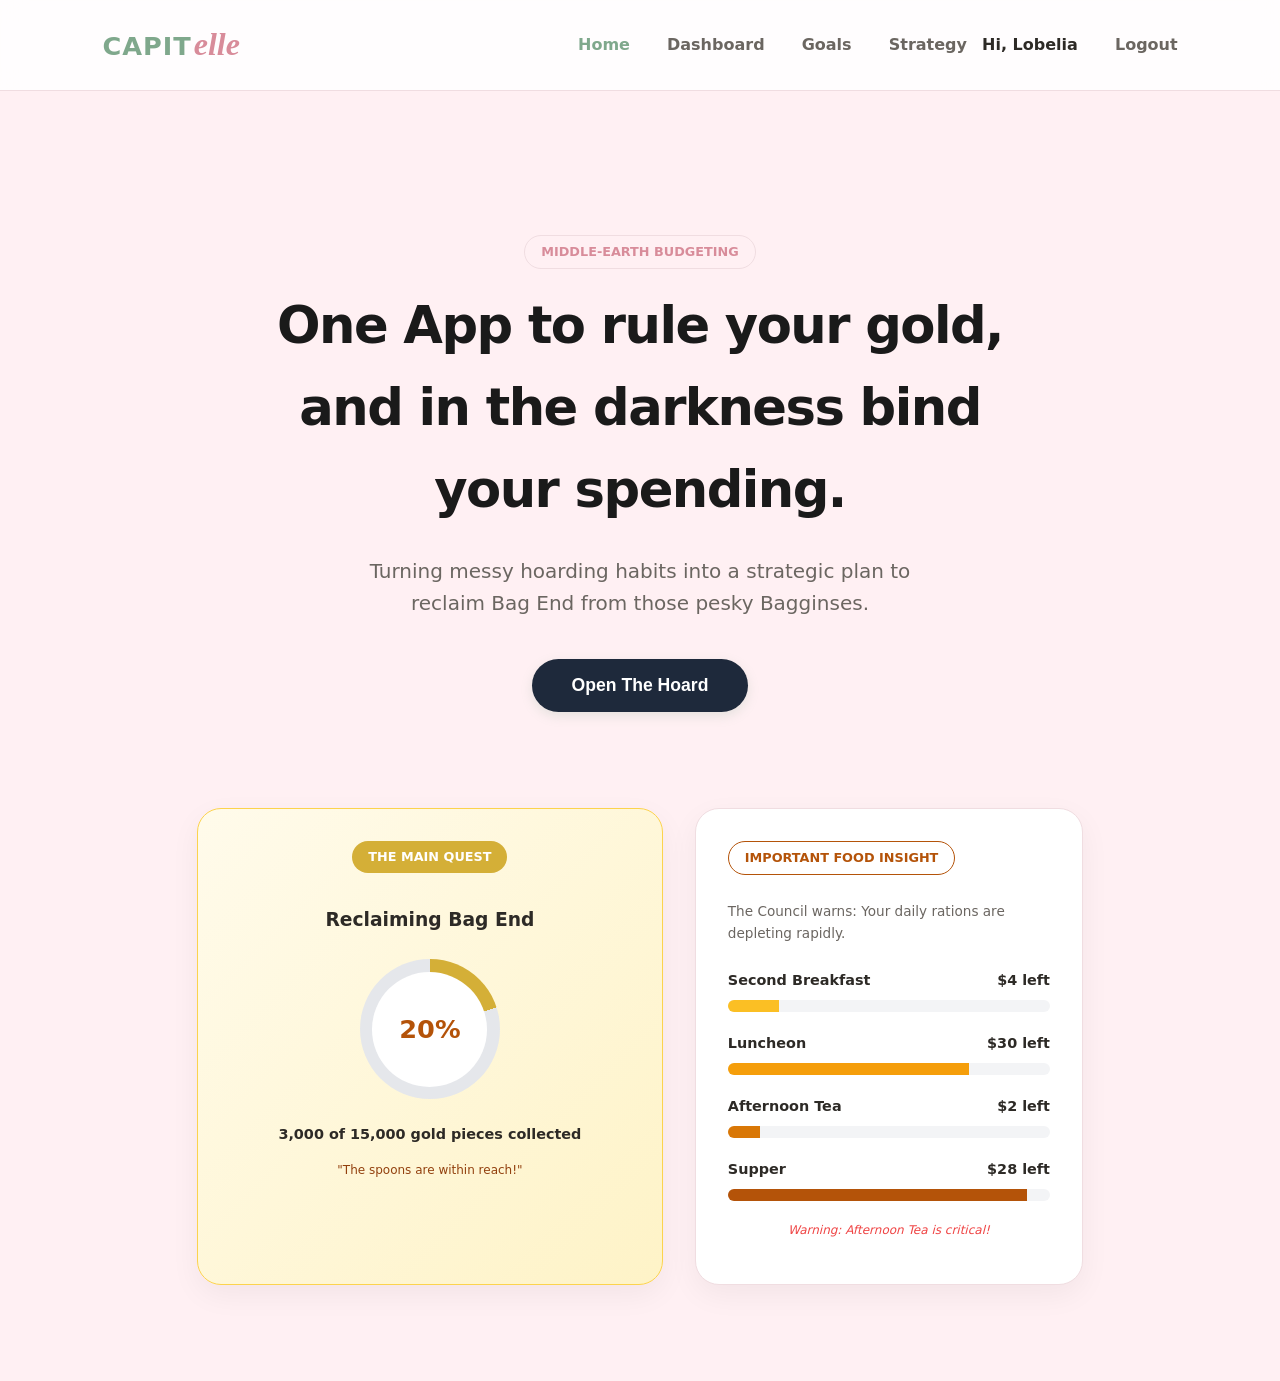
==== index.html @ 3080656b "Add files via upload" ====
<!DOCTYPE html>
<html lang="en">
<head>
    <meta charset="UTF-8">
    <meta name="viewport" content="width=device-width, initial-scale=1.0">
    <title>CAPITelle | AI Personal Finance</title>
    <link rel="stylesheet" href="style.css">
    <style>
        .logo { text-decoration: none; font-size: 1.6rem; font-weight: 800; }
        .preview-section { display: grid; grid-template-columns: 1.2fr 1fr; gap: 2rem; margin: 6rem 0; align-items: start; text-align: left; }
        .preview-card { background: white; padding: 2rem; border-radius: 24px; box-shadow: 0 10px 30px rgba(0,0,0,0.05); border: 1px solid var(--border); height: 100%; }
        .preview-label { display: flex; justify-content: space-between; font-weight: 600; font-size: 0.9rem; margin-bottom: 8px; }
        .preview-bar { background: #f3f4f6; height: 12px; border-radius: 10px; margin-bottom: 20px; overflow: hidden; }
        .preview-fill { height: 100%; width: 0%; transition: width 2s cubic-bezier(0.1, 0.5, 0.1, 1); }
        
        /* THEMED WIDGET */
        .savings-widget { background: linear-gradient(135deg, #fffbeb 0%, #fef3c7 100%); border: 1px solid #fcd34d; text-align: center; }
        .circular-progress { width: 140px; height: 140px; border-radius: 50%; background: conic-gradient(#D4AF37 0deg, #e5e7eb 0deg); display: flex; align-items: center; justify-content: center; margin: 1.5rem auto; position: relative; transition: 1s; }
        .circular-progress::before { content: ""; position: absolute; width: 115px; height: 115px; background: white; border-radius: 50%; }
        .percentage-val { position: relative; font-weight: 800; font-size: 1.6rem; color: #b45309; }
        
        @media (max-width: 900px) { .preview-section { grid-template-columns: 1fr; } }
    </style>
</head>
<body>
    <nav>
        <a href="index.html" class="logo"><span class="capit">CAPIT</span><span class="elle">elle</span></a>
        <div class="nav-links">
            <a href="index.html" style="font-weight: 800; color: var(--primary);">Home</a>
            <a href="dashboard.html">Dashboard</a>
            <a href="goals.html">Goals</a>
            <a href="strategy.html">Strategy</a>
            <a href="settings.html" style="font-weight: 800; color: var(--text-main); margin-left: 10px;">Hi, Lobelia</a>
            <a href="logout.html" class="logout-btn">Logout</a>
        </div>
    </nav>

    <div class="container" style="text-align: center; padding-top: 6rem;">
        <span class="badge">Middle-Earth Budgeting</span>
        <h1 style="max-width: 800px; margin: 0 auto;">One App to rule your gold, <br>and in the darkness bind your spending.</h1>
        <p style="font-size: 1.25rem; color: var(--text-muted); max-width: 600px; margin: 1.5rem auto 2.5rem;">Turning messy hoarding habits into a strategic plan to reclaim Bag End from those pesky Bagginses.</p>
        <a href="dashboard.html"><button style="font-size: 1.1rem; padding: 1rem 2.5rem; background-color: #1e293b;">Open The Hoard</button></a>

        <div class="preview-section">
            <!-- REFLECTS THE GOALS PROMPT (3000 / 15000) -->
            <div class="preview-card savings-widget">
                <span class="badge" style="background: #D4AF37; color: white; border: none;">The Main Quest</span>
                <h3 style="margin-top: 1rem;">Reclaiming Bag End</h3>
                <div class="circular-progress" id="circle"><span class="percentage-val" id="totalPercent">20%</span></div>
                <p id="savingsStatus" style="font-size: 0.9rem; color: var(--text-main); font-weight: 600;">3,000 of 15,000 gold pieces collected</p>
                <p style="font-size: 0.75rem; color: #92400e; margin-top: 5px;">"The spoons are within reach!"</p>
            </div>

            <!-- IMPORTANT INSIGHTS (FOOD FOCUSED) -->
            <div class="preview-card">
                <span class="badge" style="color: #b45309; border-color: #b45309;">Important Food Insight</span>
                <p style="font-size: 0.85rem; margin-top: 10px; color: var(--text-muted);">The Council warns: Your daily rations are depleting rapidly.</p>
                <div style="margin-top: 1.5rem;">
                    <div class="preview-label"><span>Second Breakfast</span><span>$4 left</span></div>
                    <div class="preview-bar"><div id="pBar1" class="preview-fill" style="background: #fbbf24;"></div></div>
                    
                    <div class="preview-label"><span>Luncheon</span><span>$30 left</span></div>
                    <div class="preview-bar"><div id="pBar2" class="preview-fill" style="background: #f59e0b;"></div></div>
                    
                    <div class="preview-label"><span>Afternoon Tea</span><span>$2 left</span></div>
                    <div class="preview-bar"><div id="pBar3" class="preview-fill" style="background: #d97706;"></div></div>
                    
                    <div class="preview-label"><span>Supper</span><span>$28 left</span></div>
                    <div class="preview-bar"><div id="pBar4" class="preview-fill" style="background: #b45309;"></div></div>
                </div>
                <p style="font-size: 0.75rem; font-style: italic; text-align: center; color: #ef4444;">Warning: Afternoon Tea is critical!</p>
            </div>
        </div>
    </div>

    <script>
        window.onload = function() {
            // Set the circular progress for the Quest (20%)
            const percent = 20;
            const deg = percent * 3.6;
            document.getElementById('circle').style.background = `conic-gradient(#D4AF37 ${deg}deg, #e5e7eb ${deg}deg)`;

            // Animate the food bars
            setTimeout(() => {
                document.getElementById('pBar1').style.width = "16%"; // $4/$25
                document.getElementById('pBar2').style.width = "75%"; // $30/$40
                document.getElementById('pBar3').style.width = "10%"; // $2/$20
                document.getElementById('pBar4').style.width = "93%"; // $28/$30
            }, 500);
        }
    </script>
</body>
</html>
---- style.css ----
:root {
    --primary: #7FA88C; /* Sage Green (The "Money" color) */
    --secondary: #D88C9A; /* Dusty Rose (The "Personal" color) */
    --bg-main: #FFF0F3; /* Pale Pink / Blush Background */
    --surface: #ffffff;
    --text-main: #2D2A26;
    --text-muted: #6B6661;
    --border: #F0DDE1; /* Soft pink-tinted border */
    --shadow: 0 4px 24px rgba(216, 140, 154, 0.12); /* Subtle pink glow shadow */
    --radius: 20px;
}

* { box-sizing: border-box; }

body {
    margin: 0;
    font-family: 'Inter', system-ui, -apple-system, sans-serif;
    background-color: var(--bg-main);
    color: var(--text-main);
    line-height: 1.6;
}

nav {
    display: flex;
    justify-content: space-between;
    align-items: center;
    padding: 1.2rem 8%;
    background: rgba(255, 255, 255, 0.85); /* Slightly transparent white */
    backdrop-filter: blur(12px);
    border-bottom: 1px solid var(--border);
    position: sticky;
    top: 0;
    z-index: 100;
}

.logo { font-size: 1.6rem; font-weight: 800; display: flex; align-items: baseline; }
.capit { color: var(--primary); text-transform: uppercase; letter-spacing: 1px; }
.elle { color: var(--secondary); font-style: italic; font-family: serif; font-size: 2rem; margin-left: 2px; }

.nav-links a {
    text-decoration: none;
    color: var(--text-muted);
    font-weight: 600;
    margin-left: 2rem;
    transition: color 0.3s ease;
}

.nav-links a:hover { color: var(--secondary); }

.container {
    max-width: 950px;
    margin: 3rem auto;
    padding: 0 2rem;
}

/* Cards now feel lighter and float on the pink background */
.card {
    background: var(--surface);
    border: 1px solid var(--border);
    border-radius: var(--radius);
    padding: 2.5rem;
    box-shadow: var(--shadow);
    margin-bottom: 2rem;
}

/* THE BUTTON: Green to Pink transition */
button, .btn {
    background: var(--primary); /* Money Green */
    color: white;
    padding: 0.9rem 2rem;
    border-radius: 99px;
    border: none;
    font-weight: 600;
    cursor: pointer;
    transition: all 0.4s cubic-bezier(0.4, 0, 0.2, 1); /* Smooth transition */
    box-shadow: 0 4px 12px rgba(127, 168, 140, 0.2);
}

button:hover, .btn:hover {
    background: var(--secondary); /* Turns to Pink */
    transform: translateY(-3px);
    box-shadow: 0 6px 20px rgba(216, 140, 154, 0.3);
}

.ai-input-wrapper {
    background: #fff;
    border: 2px solid var(--border);
}

.ai-input-wrapper:focus-within {
    border-color: var(--secondary);
}

textarea {
    width: 100%;
    border: none;
    background: transparent;
    font-size: 1.1rem;
    padding: 1rem 0;
    resize: vertical;
    min-height: 100px;
    font-family: inherit;
    color: var(--text-main);
}

textarea:focus { outline: none; }

h1 { 
    font-size: 3.2rem; 
    font-weight: 900; 
    letter-spacing: -0.03em; 
    margin-bottom: 1rem; 
    color: #1a1a1a; 
}

.badge {
    background: var(--white);
    border: 1px solid var(--border);
    color: var(--secondary);
    padding: 6px 16px;
    border-radius: 20px;
    font-size: 0.8rem;
    font-weight: 700;
    text-transform: uppercase;
    display: inline-block;
    margin-bottom: 1rem;
}

/* Updated Progress Bar to match the theme */
progress {
    width: 100%;
    height: 14px;
    border-radius: 10px;
    appearance: none;
    border: none;
    background-color: #FEEAEF; /* Light pink track */
}

progress::-webkit-progress-bar { background-color: #FEEAEF; border-radius: 10px; }
progress::-webkit-progress-value { background-color: var(--primary); border-radius: 10px; }

input {
    width: 100%;
    padding: 0.9rem;
    margin: 0.5rem 0 1.2rem;
    border-radius: 12px;
    border: 1px solid var(--border);
    font-family: inherit;
    transition: border-color 0.3s;
}

input:focus {
    outline: none;
    border-color: var(--secondary);
}

.footer { text-align: center; padding: 4rem 0; color: var(--text-muted); font-size: 0.9rem; }
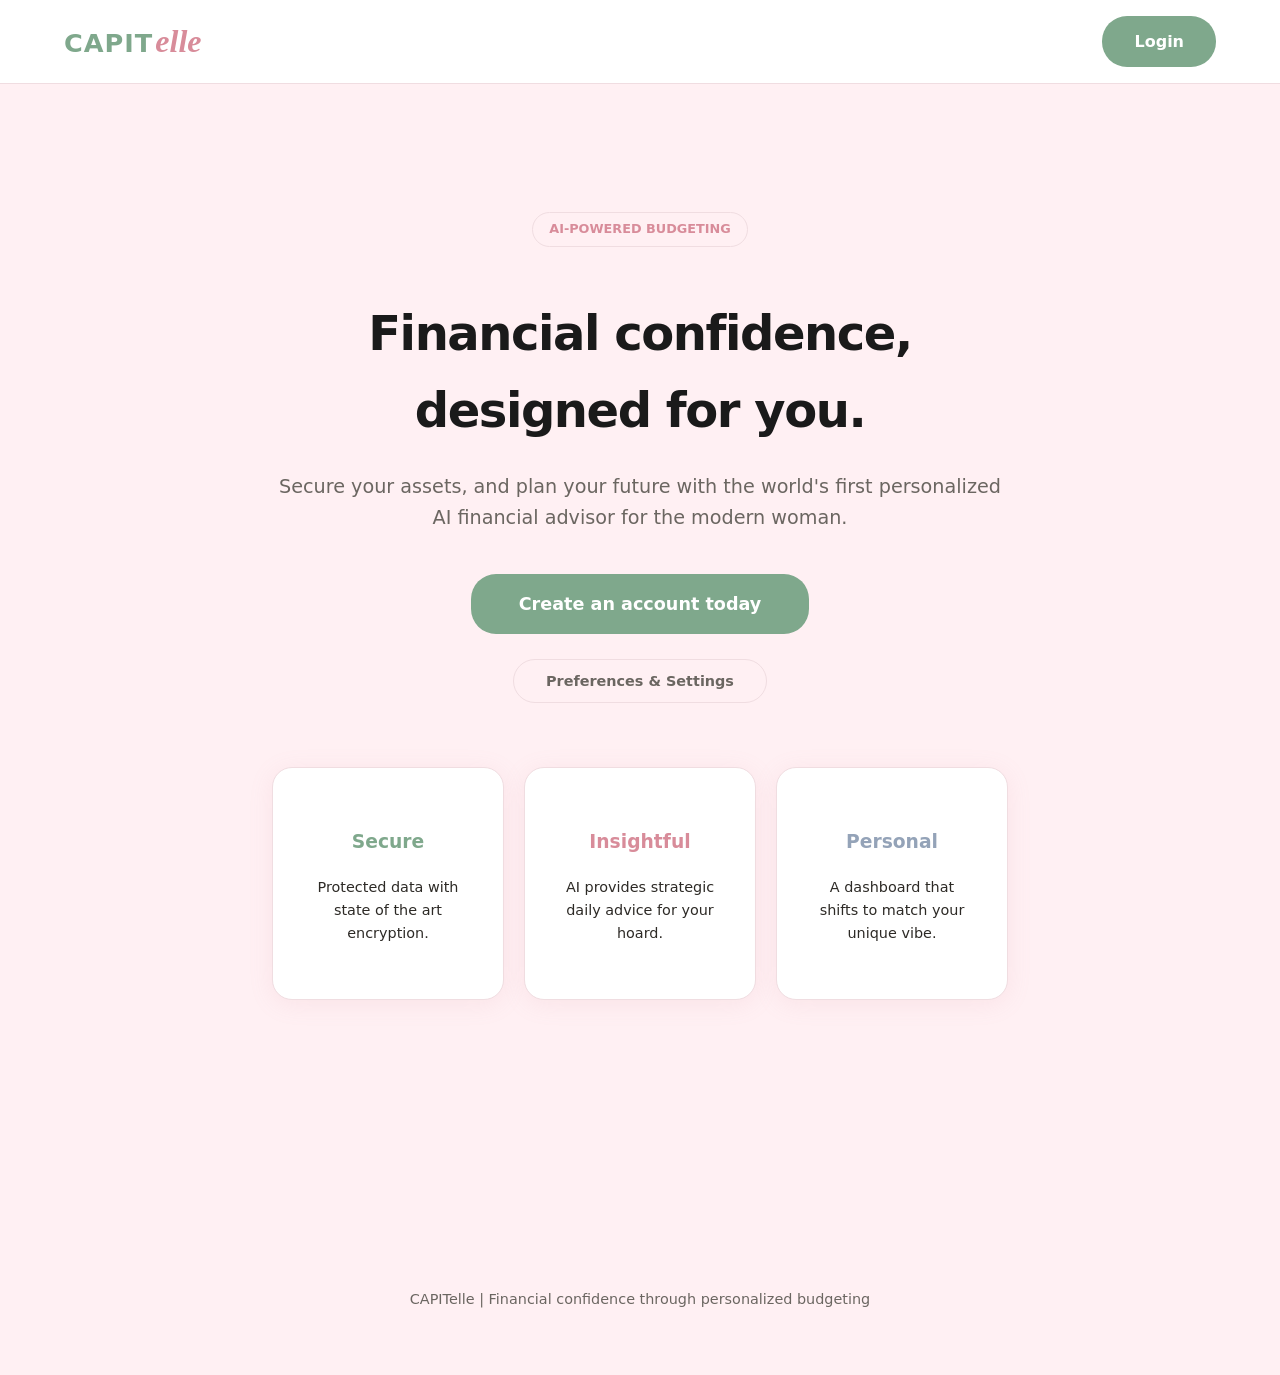
==== commit 7064f994: "Rename logout.html to index.html" ====
--- a/index.html
+++ b/index.html
@@ -3,91 +3,101 @@
 <head>
     <meta charset="UTF-8">
     <meta name="viewport" content="width=device-width, initial-scale=1.0">
-    <title>CAPITelle | AI Personal Finance</title>
+    <title>Welcome | CAPITelle</title>
     <link rel="stylesheet" href="style.css">
     <style>
+        /* Simplified Nav for Logout Page */
         .logo { text-decoration: none; font-size: 1.6rem; font-weight: 800; }
-        .preview-section { display: grid; grid-template-columns: 1.2fr 1fr; gap: 2rem; margin: 6rem 0; align-items: start; text-align: left; }
-        .preview-card { background: white; padding: 2rem; border-radius: 24px; box-shadow: 0 10px 30px rgba(0,0,0,0.05); border: 1px solid var(--border); height: 100%; }
-        .preview-label { display: flex; justify-content: space-between; font-weight: 600; font-size: 0.9rem; margin-bottom: 8px; }
-        .preview-bar { background: #f3f4f6; height: 12px; border-radius: 10px; margin-bottom: 20px; overflow: hidden; }
-        .preview-fill { height: 100%; width: 0%; transition: width 2s cubic-bezier(0.1, 0.5, 0.1, 1); }
+        .login-nav { display: flex; justify-content: space-between; align-items: center; padding: 1rem 5%; background: white; border-bottom: 1px solid var(--border); }
         
-        /* THEMED WIDGET */
-        .savings-widget { background: linear-gradient(135deg, #fffbeb 0%, #fef3c7 100%); border: 1px solid #fcd34d; text-align: center; }
-        .circular-progress { width: 140px; height: 140px; border-radius: 50%; background: conic-gradient(#D4AF37 0deg, #e5e7eb 0deg); display: flex; align-items: center; justify-content: center; margin: 1.5rem auto; position: relative; transition: 1s; }
-        .circular-progress::before { content: ""; position: absolute; width: 115px; height: 115px; background: white; border-radius: 50%; }
-        .percentage-val { position: relative; font-weight: 800; font-size: 1.6rem; color: #b45309; }
+        .hero-centered { 
+            text-align: center; 
+            padding: 8rem 2rem; 
+            max-width: 800px; 
+            margin: 0 auto; 
+        }
+
+        .login-btn { 
+            background: var(--primary); 
+            color: white; 
+            padding: 0.8rem 2rem; 
+            border-radius: 25px; 
+            text-decoration: none; 
+            font-weight: 700; 
+            transition: 0.3s;
+            border: none;
+            cursor: pointer;
+            display: inline-block;
+        }
+
+        /* Style for the new Settings button */
+        .secondary-btn {
+            background: transparent;
+            color: var(--text-muted);
+            border: 1px solid var(--border);
+            margin-top: 15px;
+        }
+
+        .login-btn:hover { opacity: 0.9; transform: translateY(-2px); }
+        .secondary-btn:hover { background: #f9fafb; color: var(--primary); border-color: var(--primary); }
         
-        @media (max-width: 900px) { .preview-section { grid-template-columns: 1fr; } }
+        .feature-grid { 
+            display: grid; 
+            grid-template-columns: repeat(3, 1fr); 
+            gap: 20px; 
+            margin-top: 4rem; 
+        }
+
+        .btn-group {
+            display: flex;
+            flex-direction: column;
+            align-items: center;
+            gap: 10px;
+        }
     </style>
 </head>
 <body>
-    <nav>
-        <a href="index.html" class="logo"><span class="capit">CAPIT</span><span class="elle">elle</span></a>
-        <div class="nav-links">
-            <a href="index.html" style="font-weight: 800; color: var(--primary);">Home</a>
-            <a href="dashboard.html">Dashboard</a>
-            <a href="goals.html">Goals</a>
-            <a href="strategy.html">Strategy</a>
-            <a href="settings.html" style="font-weight: 800; color: var(--text-main); margin-left: 10px;">Hi, Lobelia</a>
-            <a href="logout.html" class="logout-btn">Logout</a>
+
+<nav class="login-nav">
+    <div class="logo">
+        <span class="capit">CAPIT</span><span class="elle">elle</span>
+    </div>
+    <a href="index.html" class="login-btn">Login</a>
+</nav>
+
+<div class="container hero-centered">
+    <span class="badge">AI-Powered Budgeting</span>
+    <h1 style="font-size: 3rem; margin-bottom: 1.5rem;">Financial confidence, <br>designed for you.</h1>
+    <p style="font-size: 1.2rem; color: var(--text-muted); margin-bottom: 2.5rem;">
+        Secure your assets, and plan your future with the world's first 
+        personalized AI financial advisor for the modern woman.
+    </p>
+
+    <div class="btn-group">
+        <a href="index.html" class="login-btn" style="font-size: 1.1rem; padding: 1rem 3rem;">Create an account today</a>
+        <!-- The new Settings button -->
+        <a href="settings.html" class="login-btn secondary-btn" style="font-size: 0.9rem; padding: 0.6rem 2rem;">Preferences & Settings</a>
+    </div>
+
+    <div class="feature-grid">
+        <div class="card" style="text-align: center;">
+            <h3 style="color: var(--primary);">Secure</h3>
+            <p style="font-size: 0.9rem;">Protected data with state of the art encryption.</p>
         </div>
-    </nav>
-
-    <div class="container" style="text-align: center; padding-top: 6rem;">
-        <span class="badge">Middle-Earth Budgeting</span>
-        <h1 style="max-width: 800px; margin: 0 auto;">One App to rule your gold, <br>and in the darkness bind your spending.</h1>
-        <p style="font-size: 1.25rem; color: var(--text-muted); max-width: 600px; margin: 1.5rem auto 2.5rem;">Turning messy hoarding habits into a strategic plan to reclaim Bag End from those pesky Bagginses.</p>
-        <a href="dashboard.html"><button style="font-size: 1.1rem; padding: 1rem 2.5rem; background-color: #1e293b;">Open The Hoard</button></a>
-
-        <div class="preview-section">
-            <!-- REFLECTS THE GOALS PROMPT (3000 / 15000) -->
-            <div class="preview-card savings-widget">
-                <span class="badge" style="background: #D4AF37; color: white; border: none;">The Main Quest</span>
-                <h3 style="margin-top: 1rem;">Reclaiming Bag End</h3>
-                <div class="circular-progress" id="circle"><span class="percentage-val" id="totalPercent">20%</span></div>
-                <p id="savingsStatus" style="font-size: 0.9rem; color: var(--text-main); font-weight: 600;">3,000 of 15,000 gold pieces collected</p>
-                <p style="font-size: 0.75rem; color: #92400e; margin-top: 5px;">"The spoons are within reach!"</p>
-            </div>
-
-            <!-- IMPORTANT INSIGHTS (FOOD FOCUSED) -->
-            <div class="preview-card">
-                <span class="badge" style="color: #b45309; border-color: #b45309;">Important Food Insight</span>
-                <p style="font-size: 0.85rem; margin-top: 10px; color: var(--text-muted);">The Council warns: Your daily rations are depleting rapidly.</p>
-                <div style="margin-top: 1.5rem;">
-                    <div class="preview-label"><span>Second Breakfast</span><span>$4 left</span></div>
-                    <div class="preview-bar"><div id="pBar1" class="preview-fill" style="background: #fbbf24;"></div></div>
-                    
-                    <div class="preview-label"><span>Luncheon</span><span>$30 left</span></div>
-                    <div class="preview-bar"><div id="pBar2" class="preview-fill" style="background: #f59e0b;"></div></div>
-                    
-                    <div class="preview-label"><span>Afternoon Tea</span><span>$2 left</span></div>
-                    <div class="preview-bar"><div id="pBar3" class="preview-fill" style="background: #d97706;"></div></div>
-                    
-                    <div class="preview-label"><span>Supper</span><span>$28 left</span></div>
-                    <div class="preview-bar"><div id="pBar4" class="preview-fill" style="background: #b45309;"></div></div>
-                </div>
-                <p style="font-size: 0.75rem; font-style: italic; text-align: center; color: #ef4444;">Warning: Afternoon Tea is critical!</p>
-            </div>
+        <div class="card" style="text-align: center;">
+            <h3 style="color: var(--secondary);">Insightful</h3>
+            <p style="font-size: 0.9rem;">AI provides strategic daily advice for your hoard.</p>
+        </div>
+        <div class="card" style="text-align: center;">
+            <h3 style="color: #94a3b8;">Personal</h3>
+            <p style="font-size: 0.9rem;">A dashboard that shifts to match your unique vibe.</p>
         </div>
     </div>
+</div>
 
-    <script>
-        window.onload = function() {
-            // Set the circular progress for the Quest (20%)
-            const percent = 20;
-            const deg = percent * 3.6;
-            document.getElementById('circle').style.background = `conic-gradient(#D4AF37 ${deg}deg, #e5e7eb ${deg}deg)`;
+<div class="footer" style="margin-top: 4rem;">
+    CAPITelle | Financial confidence through personalized budgeting
+</div>
 
-            // Animate the food bars
-            setTimeout(() => {
-                document.getElementById('pBar1').style.width = "16%"; // $4/$25
-                document.getElementById('pBar2').style.width = "75%"; // $30/$40
-                document.getElementById('pBar3').style.width = "10%"; // $2/$20
-                document.getElementById('pBar4').style.width = "93%"; // $28/$30
-            }, 500);
-        }
-    </script>
 </body>
-</html>+</html>
